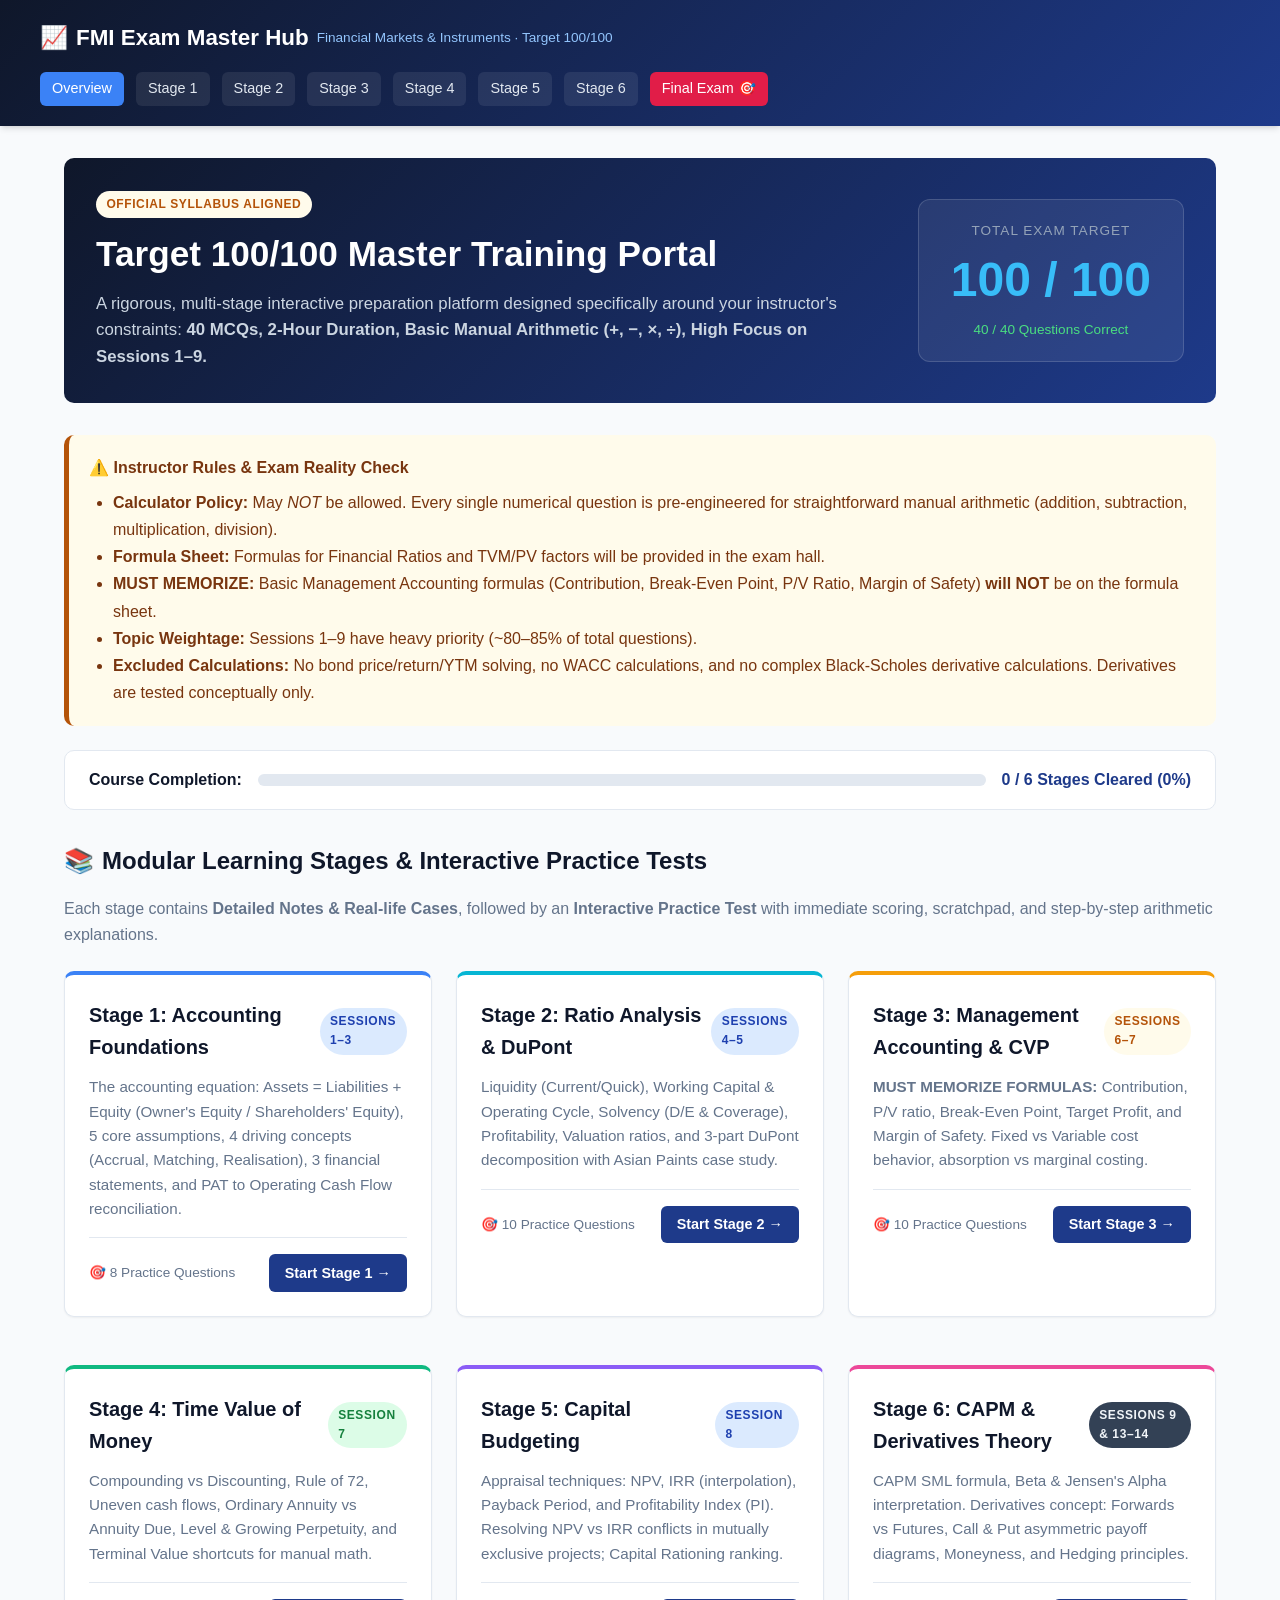
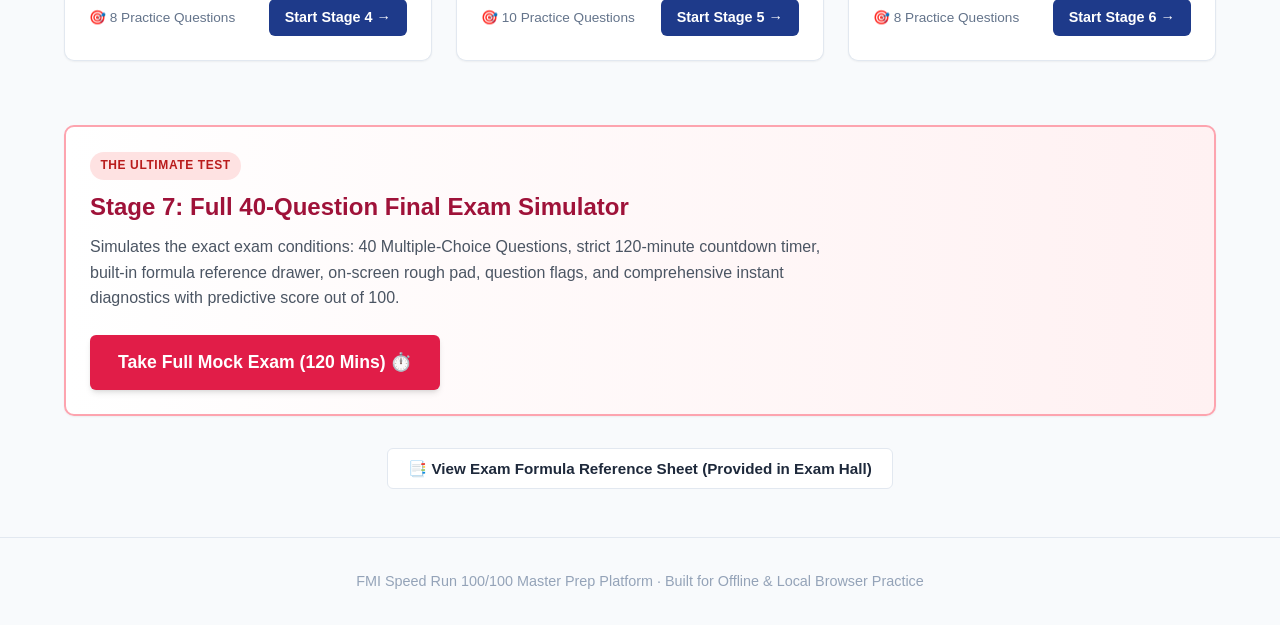
==== index.html @ 4d681e70 "Add base styles and layout for the application in style.css" ====
<!DOCTYPE html>
<html lang="en">
<head>
  <meta charset="UTF-8">
  <meta name="viewport" content="width=device-width, initial-scale=1.0">
  <title>FMI Master Hub | Target 100/100</title>
  <link rel="stylesheet" href="style.css">
</head>
<body>

  <!-- Top Navigation -->
  <header class="header-nav">
    <div class="header-inner">
      <a href="index.html" class="brand-title">
        <span>📈</span> FMI Exam Master Hub
        <span class="brand-subtitle">Financial Markets & Instruments · Target 100/100</span>
      </a>
      <nav class="nav-links">
        <a href="index.html" class="active">Overview</a>
        <a href="stage1_accounting.html">Stage 1</a>
        <a href="stage2_ratios.html">Stage 2</a>
        <a href="stage3_cvp.html">Stage 3</a>
        <a href="stage4_tvm.html">Stage 4</a>
        <a href="stage5_capital_budgeting.html">Stage 5</a>
        <a href="stage6_capm_derivatives.html">Stage 6</a>
        <a href="stage7_final_exam.html" style="background:#e11d48; color:white;">Final Exam 🎯</a>
      </nav>
    </div>
  </header>

  <main class="container">
    <!-- Welcome Hero -->
    <div class="score-banner" style="text-align: left; background: linear-gradient(135deg, #0f172a 0%, #1e3a8a 100%);">
      <div style="display: flex; justify-content: space-between; align-items: center; flex-wrap: wrap; gap: 1rem;">
        <div>
          <span class="badge badge-warning" style="margin-bottom: 0.5rem;">Official Syllabus Aligned</span>
          <h1 style="font-size: 2.2rem; margin-bottom: 0.5rem;">Target 100/100 Master Training Portal</h1>
          <p style="color: #cbd5e1; max-width: 750px; font-size: 1.05rem;">
            A rigorous, multi-stage interactive preparation platform designed specifically around your instructor's constraints:
            <strong>40 MCQs, 2-Hour Duration, Basic Manual Arithmetic (+, −, ×, ÷), High Focus on Sessions 1–9.</strong>
          </p>
        </div>
        <div style="text-align: center; background: rgba(255,255,255,0.07); padding: 1.25rem 2rem; border-radius: 12px; border: 1px solid rgba(255,255,255,0.15);">
          <div style="font-size: 0.85rem; text-transform: uppercase; letter-spacing: 1px; color: #94a3b8;">Total Exam Target</div>
          <div style="font-size: 3rem; font-weight: 800; color: #38bdf8;">100 / 100</div>
          <div style="font-size: 0.85rem; color: #4ade80;">40 / 40 Questions Correct</div>
        </div>
      </div>
    </div>

    <!-- Instructor Constraints Callout -->
    <div class="callout callout-warning">
      <h4>⚠️ Instructor Rules & Exam Reality Check</h4>
      <ul style="margin-left: 1.5rem; margin-top: 0.5rem; line-height: 1.7;">
        <li><strong>Calculator Policy:</strong> May <em>NOT</em> be allowed. Every single numerical question is pre-engineered for straightforward manual arithmetic (addition, subtraction, multiplication, division).</li>
        <li><strong>Formula Sheet:</strong> Formulas for Financial Ratios and TVM/PV factors will be provided in the exam hall.</li>
        <li><strong>MUST MEMORIZE:</strong> Basic Management Accounting formulas (Contribution, Break-Even Point, P/V Ratio, Margin of Safety) <strong>will NOT</strong> be on the formula sheet.</li>
        <li><strong>Topic Weightage:</strong> Sessions 1–9 have heavy priority (~80–85% of total questions).</li>
        <li><strong>Excluded Calculations:</strong> No bond price/return/YTM solving, no WACC calculations, and no complex Black-Scholes derivative calculations. Derivatives are tested conceptually only.</li>
      </ul>
    </div>

    <!-- Overall Mastery Progress -->
    <div class="stage-progress">
      <div style="font-weight: 700; min-width: 150px; color: var(--secondary);">Course Completion:</div>
      <div class="progress-bar-bg">
        <div class="progress-bar-fill" id="overall-progress-bar" style="width: 0%;"></div>
      </div>
      <div style="font-weight: 700; color: var(--primary);" id="overall-progress-text">0 / 6 Stages Cleared</div>
    </div>

    <!-- The 6 Stages + Final Simulation Grid -->
    <h2 style="margin: 2rem 0 1rem 0; color: var(--secondary); display: flex; align-items: center; gap: 0.5rem;">
      <span>📚</span> Modular Learning Stages & Interactive Practice Tests
    </h2>
    <p style="color: var(--text-muted); margin-bottom: 1.5rem;">
      Each stage contains <strong>Detailed Notes & Real-life Cases</strong>, followed by an <strong>Interactive Practice Test</strong> with immediate scoring, scratchpad, and step-by-step arithmetic explanations.
    </p>

    <div style="display: grid; grid-template-columns: repeat(auto-fit, minmax(350px, 1fr)); gap: 1.5rem;">
      
      <!-- Stage 1 Card -->
      <div class="card card-hover" style="border-top: 4px solid #3b82f6;">
        <div class="card-title">
          <span>Stage 1: Accounting Foundations</span>
          <span class="badge badge-primary">Sessions 1–3</span>
        </div>
        <p style="color: var(--text-muted); font-size: 0.95rem; margin-bottom: 1rem;">
          The accounting equation: Assets = Liabilities + Equity (Owner's Equity / Shareholders' Equity), 5 core assumptions, 4 driving concepts (Accrual, Matching, Realisation), 3 financial statements, and PAT to Operating Cash Flow reconciliation.
        </p>
        <div style="display: flex; justify-content: space-between; align-items: center; margin-top: auto; padding-top: 1rem; border-top: 1px solid var(--border);">
          <span style="font-size: 0.85rem; color: #64748b;">🎯 8 Practice Questions</span>
          <a href="stage1_accounting.html" class="btn btn-primary" style="padding: 0.45rem 1rem; font-size: 0.9rem;">Start Stage 1 →</a>
        </div>
      </div>

      <!-- Stage 2 Card -->
      <div class="card card-hover" style="border-top: 4px solid #06b6d4;">
        <div class="card-title">
          <span>Stage 2: Ratio Analysis & DuPont</span>
          <span class="badge badge-primary">Sessions 4–5</span>
        </div>
        <p style="color: var(--text-muted); font-size: 0.95rem; margin-bottom: 1rem;">
          Liquidity (Current/Quick), Working Capital & Operating Cycle, Solvency (D/E & Coverage), Profitability, Valuation ratios, and 3-part DuPont decomposition with Asian Paints case study.
        </p>
        <div style="display: flex; justify-content: space-between; align-items: center; margin-top: auto; padding-top: 1rem; border-top: 1px solid var(--border);">
          <span style="font-size: 0.85rem; color: #64748b;">🎯 10 Practice Questions</span>
          <a href="stage2_ratios.html" class="btn btn-primary" style="padding: 0.45rem 1rem; font-size: 0.9rem;">Start Stage 2 →</a>
        </div>
      </div>

      <!-- Stage 3 Card -->
      <div class="card card-hover" style="border-top: 4px solid #f59e0b;">
        <div class="card-title">
          <span>Stage 3: Management Accounting & CVP</span>
          <span class="badge badge-warning">Sessions 6–7</span>
        </div>
        <p style="color: var(--text-muted); font-size: 0.95rem; margin-bottom: 1rem;">
          <strong>MUST MEMORIZE FORMULAS:</strong> Contribution, P/V ratio, Break-Even Point, Target Profit, and Margin of Safety. Fixed vs Variable cost behavior, absorption vs marginal costing.
        </p>
        <div style="display: flex; justify-content: space-between; align-items: center; margin-top: auto; padding-top: 1rem; border-top: 1px solid var(--border);">
          <span style="font-size: 0.85rem; color: #64748b;">🎯 10 Practice Questions</span>
          <a href="stage3_cvp.html" class="btn btn-primary" style="padding: 0.45rem 1rem; font-size: 0.9rem;">Start Stage 3 →</a>
        </div>
      </div>

      <!-- Stage 4 Card -->
      <div class="card card-hover" style="border-top: 4px solid #10b981;">
        <div class="card-title">
          <span>Stage 4: Time Value of Money</span>
          <span class="badge badge-success">Session 7</span>
        </div>
        <p style="color: var(--text-muted); font-size: 0.95rem; margin-bottom: 1rem;">
          Compounding vs Discounting, Rule of 72, Uneven cash flows, Ordinary Annuity vs Annuity Due, Level & Growing Perpetuity, and Terminal Value shortcuts for manual math.
        </p>
        <div style="display: flex; justify-content: space-between; align-items: center; margin-top: auto; padding-top: 1rem; border-top: 1px solid var(--border);">
          <span style="font-size: 0.85rem; color: #64748b;">🎯 8 Practice Questions</span>
          <a href="stage4_tvm.html" class="btn btn-primary" style="padding: 0.45rem 1rem; font-size: 0.9rem;">Start Stage 4 →</a>
        </div>
      </div>

      <!-- Stage 5 Card -->
      <div class="card card-hover" style="border-top: 4px solid #8b5cf6;">
        <div class="card-title">
          <span>Stage 5: Capital Budgeting</span>
          <span class="badge badge-primary">Session 8</span>
        </div>
        <p style="color: var(--text-muted); font-size: 0.95rem; margin-bottom: 1rem;">
          Appraisal techniques: NPV, IRR (interpolation), Payback Period, and Profitability Index (PI). Resolving NPV vs IRR conflicts in mutually exclusive projects; Capital Rationing ranking.
        </p>
        <div style="display: flex; justify-content: space-between; align-items: center; margin-top: auto; padding-top: 1rem; border-top: 1px solid var(--border);">
          <span style="font-size: 0.85rem; color: #64748b;">🎯 10 Practice Questions</span>
          <a href="stage5_capital_budgeting.html" class="btn btn-primary" style="padding: 0.45rem 1rem; font-size: 0.9rem;">Start Stage 5 →</a>
        </div>
      </div>

      <!-- Stage 6 Card -->
      <div class="card card-hover" style="border-top: 4px solid #ec4899;">
        <div class="card-title">
          <span>Stage 6: CAPM & Derivatives Theory</span>
          <span class="badge badge-dark">Sessions 9 & 13–14</span>
        </div>
        <p style="color: var(--text-muted); font-size: 0.95rem; margin-bottom: 1rem;">
          CAPM SML formula, Beta & Jensen's Alpha interpretation. Derivatives concept: Forwards vs Futures, Call & Put asymmetric payoff diagrams, Moneyness, and Hedging principles.
        </p>
        <div style="display: flex; justify-content: space-between; align-items: center; margin-top: auto; padding-top: 1rem; border-top: 1px solid var(--border);">
          <span style="font-size: 0.85rem; color: #64748b;">🎯 8 Practice Questions</span>
          <a href="stage6_capm_derivatives.html" class="btn btn-primary" style="padding: 0.45rem 1rem; font-size: 0.9rem;">Start Stage 6 →</a>
        </div>
      </div>

    </div>

    <!-- Master Stage 7: The Final 40-Question Exam Simulator Banner -->
    <div class="card" style="margin-top: 2.5rem; background: linear-gradient(to right, #ffffff, #fff1f2); border: 2px solid #fda4af;">
      <div style="display: flex; justify-content: space-between; align-items: center; flex-wrap: wrap; gap: 1.5rem;">
        <div>
          <span class="badge badge-danger">The Ultimate Test</span>
          <h2 style="color: #9f1239; margin: 0.5rem 0;">Stage 7: Full 40-Question Final Exam Simulator</h2>
          <p style="color: #4b5563; max-width: 750px;">
            Simulates the exact exam conditions: 40 Multiple-Choice Questions, strict 120-minute countdown timer, built-in formula reference drawer, on-screen rough pad, question flags, and comprehensive instant diagnostics with predictive score out of 100.
          </p>
        </div>
        <div>
          <a href="stage7_final_exam.html" class="btn" style="background: #e11d48; color: white; padding: 0.85rem 1.75rem; font-size: 1.1rem; box-shadow: var(--shadow);">
            Take Full Mock Exam (120 Mins) ⏱️
          </a>
        </div>
      </div>
    </div>

    <!-- Quick Formula Sheet Reference Trigger -->
    <div style="margin-top: 2rem; text-align: center;">
      <button class="btn btn-outline" onclick="openFormulaModal()">
        📑 View Exam Formula Reference Sheet (Provided in Exam Hall)
      </button>
    </div>

  </main>

  <!-- Modal for Formula Sheet -->
  <div class="formula-modal" id="formulaModal" onclick="closeFormulaModalOnOutside(event)">
    <div class="formula-modal-content">
      <button class="close-modal-btn" onclick="closeFormulaModal()">×</button>
      <h2 style="color: var(--secondary); margin-bottom: 0.5rem;">📑 Official Exam Formula Reference Sheet</h2>
      <p style="color: var(--text-muted); font-size: 0.9rem; margin-bottom: 1.5rem;">
        These formulas are permitted/provided during the exam. (Note: CVP formulas are excluded and must be memorized).
      </p>

      <div class="callout callout-info">
        <h4>1. Liquidity & Working Capital Ratios</h4>
        <p>• <strong>Current Ratio:</strong> $\frac{\text{Current Assets}}{\text{Current Liabilities}}$ (Benchmark: 1.5–2.0)</p>
        <p>• <strong>Quick / Acid-Test Ratio:</strong> $\frac{\text{Current Assets} - \text{Inventories}}{\text{Current Liabilities}}$</p>
        <p>• <strong>Cash Ratio:</strong> $\frac{\text{Cash \& Cash Equivalents}}{\text{Current Liabilities}}$</p>
        <p>• <strong>Operating Cycle:</strong> $\text{Inventory Days} + \text{Receivable Days} - \text{Payable Days}$</p>
        <p>• <strong>Inventory Days:</strong> $\frac{365 \times \text{Average Inventory}}{\text{COGS}}$</p>
        <p>• <strong>Receivable (Debtor) Days:</strong> $\frac{365 \times \text{Average Debtors}}{\text{Net Sales}}$</p>
        <p>• <strong>Payable (Creditor) Days:</strong> $\frac{365 \times \text{Average Creditors}}{\text{COGS or Purchases}}$</p>
      </div>

      <div class="callout callout-warning">
        <h4>2. Solvency & Coverage Ratios</h4>
        <p>• <strong>Debt-to-Equity (D/E):</strong> $\frac{\text{Total Interest-bearing Debt}}{\text{Total Shareholders' Equity}}$</p>
        <p>• <strong>Interest Coverage Ratio:</strong> $\frac{\text{EBIT}}{\text{Interest Expense}}$ (Warning sign if $< 2.0\times$)</p>
      </div>

      <div class="callout callout-success">
        <h4>3. Profitability & DuPont Analysis</h4>
        <p>• <strong>Gross Margin:</strong> $\frac{\text{Gross Profit}}{\text{Sales}} \times 100$</p>
        <p>• <strong>Operating Margin:</strong> $\frac{\text{EBIT}}{\text{Sales}} \times 100$</p>
        <p>• <strong>Net Profit Margin:</strong> $\frac{\text{PAT}}{\text{Sales}} \times 100$</p>
        <p>• <strong>ROCE:</strong> $\frac{\text{EBIT}}{\text{Capital Employed (Equity + Debt)}}$</p>
        <p>• <strong>ROE (DuPont 3-Way):</strong> $\text{Net Profit Margin} \times \text{Asset Turnover} \times \text{Equity Multiplier}$</p>
        <p style="margin-left: 1.5rem; font-size: 0.85rem; color: #166534;">
          where $\text{Asset Turnover} = \frac{\text{Sales}}{\text{Total Assets}}$ and $\text{Equity Multiplier} = \frac{\text{Total Assets}}{\text{Equity}}$
        </p>
      </div>

      <div class="callout callout-info">
        <h4>4. Time Value of Money & Capital Budgeting</h4>
        <p>• <strong>Future Value (FV):</strong> $PV \times (1 + r)^n$</p>
        <p>• <strong>Present Value (PV):</strong> $\frac{FV}{(1 + r)^n}$</p>
        <p>• <strong>Ordinary Annuity PV:</strong> $PMT \times \left[\frac{1 - (1+r)^{-n}}{r}\right]$</p>
        <p>• <strong>Level Perpetuity PV:</strong> $\frac{PMT}{r}$</p>
        <p>• <strong>Growing Perpetuity PV:</strong> $\frac{CF_1}{r - g}$ (valid when $r > g$)</p>
        <p>• <strong>Net Present Value (NPV):</strong> $\sum_{t=1}^n \frac{CF_t}{(1+r)^t} - \text{Initial Outlay}$</p>
        <p>• <strong>Profitability Index (PI):</strong> $\frac{\text{PV of Future Cash Inflows}}{\text{Initial Outlay}}$</p>
        <p>• <strong>Rule of 72:</strong> $\text{Years to Double} \approx \frac{72}{r\%}$</p>
      </div>

      <div class="callout callout-danger">
        <h4>5. MUST-MEMORIZE Formulas (Excluded from sheet)</h4>
        <p>• <strong>Contribution:</strong> $\text{Selling Price} - \text{Variable Cost}$</p>
        <p>• <strong>P/V Ratio:</strong> $\frac{\text{Contribution}}{\text{Sales}}$</p>
        <p>• <strong>Break-Even Point (Units):</strong> $\frac{\text{Fixed Cost}}{\text{Unit Contribution}}$</p>
        <p>• <strong>Break-Even Point (Value):</strong> $\frac{\text{Fixed Cost}}{\text{P/V Ratio}}$</p>
        <p>• <strong>Margin of Safety:</strong> $\text{Actual Sales} - \text{Break-Even Sales} = \frac{\text{Profit}}{\text{P/V Ratio}}$</p>
      </div>
    </div>
  </div>

  <footer style="text-align: center; padding: 2rem; color: #94a3b8; font-size: 0.9rem; margin-top: 3rem; border-top: 1px solid var(--border);">
    FMI Speed Run 100/100 Master Prep Platform · Built for Offline & Local Browser Practice
  </footer>

  <script>
    function openFormulaModal() {
      document.getElementById('formulaModal').style.display = 'flex';
    }
    function closeFormulaModal() {
      document.getElementById('formulaModal').style.display = 'none';
    }
    function closeFormulaModalOnOutside(e) {
      if (e.target.id === 'formulaModal') {
        closeFormulaModal();
      }
    }

    // Read local progress
    function updateProgress() {
      let stagesCompleted = 0;
      for (let i = 1; i <= 6; i++) {
        if (localStorage.getItem('fmi_stage_' + i + '_cleared') === 'true') {
          stagesCompleted++;
        }
      }
      let pct = Math.round((stagesCompleted / 6) * 100);
      document.getElementById('overall-progress-bar').style.width = pct + '%';
      document.getElementById('overall-progress-text').innerText = stagesCompleted + ' / 6 Stages Cleared (' + pct + '%)';
    }
    window.onload = updateProgress;
  </script>
</body>
</html>
---- style.css ----
:root {
  --primary: #1e3a8a;
  --primary-light: #3b82f6;
  --primary-hover: #1d4ed8;
  --secondary: #0f172a;
  --accent: #d97706;
  --accent-light: #fef3c7;
  --success: #15803d;
  --success-bg: #dcfce7;
  --danger: #b91c1c;
  --danger-bg: #fee2e2;
  --warning: #b45309;
  --warning-bg: #fffbeb;
  --info: #0369a1;
  --info-bg: #e0f2fe;
  --bg: #f8fafc;
  --card-bg: #ffffff;
  --text: #1e293b;
  --text-muted: #64748b;
  --border: #e2e8f0;
  --shadow-sm: 0 1px 2px 0 rgb(0 0 0 / 0.05);
  --shadow: 0 4px 6px -1px rgb(0 0 0 / 0.1), 0 2px 4px -2px rgb(0 0 0 / 0.1);
  --shadow-lg: 0 10px 15px -3px rgb(0 0 0 / 0.1), 0 4px 6px -4px rgb(0 0 0 / 0.1);
  --radius: 10px;
}

* {
  box-sizing: border-box;
  margin: 0;
  padding: 0;
}

body {
  font-family: -apple-system, BlinkMacSystemFont, "Segoe UI", Roboto, "Helvetica Neue", Arial, sans-serif;
  background-color: var(--bg);
  color: var(--text);
  line-height: 1.6;
}

/* Header & Nav */
.header-nav {
  background: linear-gradient(135deg, #0f172a 0%, #1e3a8a 100%);
  color: #ffffff;
  padding: 1.25rem 2rem;
  box-shadow: var(--shadow);
  position: sticky;
  top: 0;
  z-index: 100;
}

.header-inner {
  max-width: 1200px;
  margin: 0 auto;
  display: flex;
  justify-content: space-between;
  align-items: center;
  flex-wrap: wrap;
  gap: 1rem;
}

.brand-title {
  font-size: 1.4rem;
  font-weight: 700;
  display: flex;
  align-items: center;
  gap: 0.5rem;
  text-decoration: none;
  color: white;
}

.brand-subtitle {
  font-size: 0.85rem;
  color: #93c5fd;
  font-weight: normal;
}

.nav-links {
  display: flex;
  gap: 0.75rem;
  flex-wrap: wrap;
}

.nav-links a {
  color: #e2e8f0;
  text-decoration: none;
  font-size: 0.9rem;
  font-weight: 500;
  padding: 0.35rem 0.75rem;
  border-radius: 6px;
  transition: all 0.2s;
  background: rgba(255, 255, 255, 0.08);
}

.nav-links a:hover, .nav-links a.active {
  background: var(--primary-light);
  color: #ffffff;
}

/* Layout */
.container {
  max-width: 1200px;
  margin: 2rem auto;
  padding: 0 1.5rem;
}

/* Badges & Pills */
.badge {
  display: inline-block;
  padding: 0.25rem 0.65rem;
  border-radius: 9999px;
  font-size: 0.75rem;
  font-weight: 600;
  text-transform: uppercase;
  letter-spacing: 0.05em;
}

.badge-primary { background: #dbeafe; color: #1e40af; }
.badge-success { background: var(--success-bg); color: var(--success); }
.badge-warning { background: var(--warning-bg); color: var(--warning); }
.badge-danger { background: var(--danger-bg); color: var(--danger); }
.badge-dark { background: #334155; color: #f1f5f9; }

/* Callout Boxes */
.callout {
  padding: 1.25rem;
  border-radius: var(--radius);
  margin: 1.25rem 0;
  border-left: 5px solid;
}

.callout-info {
  background: var(--info-bg);
  border-color: var(--info);
  color: #0c4a6e;
}

.callout-warning {
  background: var(--warning-bg);
  border-color: var(--warning);
  color: #78350f;
}

.callout-danger {
  background: var(--danger-bg);
  border-color: var(--danger);
  color: #7f1d1d;
}

.callout-success {
  background: var(--success-bg);
  border-color: var(--success);
  color: #14532d;
}

.callout h4 {
  margin-bottom: 0.4rem;
  display: flex;
  align-items: center;
  gap: 0.4rem;
}

/* Cards */
.card {
  background: var(--card-bg);
  border: 1px solid var(--border);
  border-radius: var(--radius);
  padding: 1.5rem;
  box-shadow: var(--shadow-sm);
  margin-bottom: 1.5rem;
  transition: transform 0.2s, box-shadow 0.2s;
}

.card-hover:hover {
  transform: translateY(-2px);
  box-shadow: var(--shadow);
}

.card-title {
  font-size: 1.25rem;
  font-weight: 700;
  color: var(--secondary);
  margin-bottom: 0.75rem;
  display: flex;
  align-items: center;
  justify-content: space-between;
}

/* Formula Highlight Box */
.formula-box {
  background: #f1f5f9;
  border: 2px dashed #94a3b8;
  border-radius: var(--radius);
  padding: 1.25rem;
  margin: 1rem 0;
  font-family: "Courier New", Courier, monospace;
}

.formula-box .formula-name {
  font-family: inherit;
  font-weight: 700;
  color: var(--primary);
  font-size: 1.05rem;
  margin-bottom: 0.4rem;
}

.formula-box .formula-code {
  font-size: 1.15rem;
  color: #0f172a;
  background: white;
  padding: 0.5rem 0.75rem;
  border-radius: 6px;
  display: inline-block;
  border: 1px solid #cbd5e1;
  font-weight: bold;
}

/* Data Tables */
.table-responsive {
  overflow-x: auto;
  margin: 1rem 0;
}

table.data-table {
  width: 100%;
  border-collapse: collapse;
  font-size: 0.95rem;
  background: white;
  border-radius: var(--radius);
  overflow: hidden;
}

table.data-table th, table.data-table td {
  padding: 0.75rem 1rem;
  text-align: left;
  border-bottom: 1px solid var(--border);
}

table.data-table th {
  background: #f1f5f9;
  font-weight: 600;
  color: var(--secondary);
}

table.data-table tr:hover {
  background: #f8fafc;
}

/* Tabs */
.tabs {
  display: flex;
  border-bottom: 2px solid var(--border);
  gap: 0.5rem;
  margin-bottom: 1.5rem;
}

.tab-btn {
  padding: 0.75rem 1.25rem;
  border: none;
  background: none;
  font-size: 1rem;
  font-weight: 600;
  color: var(--text-muted);
  cursor: pointer;
  border-bottom: 3px solid transparent;
  transition: all 0.2s;
}

.tab-btn:hover {
  color: var(--primary);
}

.tab-btn.active {
  color: var(--primary);
  border-bottom-color: var(--primary);
}

.tab-content {
  display: none;
}

.tab-content.active {
  display: block;
}

/* Buttons */
.btn {
  display: inline-flex;
  align-items: center;
  justify-content: center;
  gap: 0.5rem;
  padding: 0.65rem 1.25rem;
  border-radius: 6px;
  font-size: 0.95rem;
  font-weight: 600;
  cursor: pointer;
  border: none;
  transition: all 0.2s;
  text-decoration: none;
}

.btn-primary {
  background: var(--primary);
  color: white;
}

.btn-primary:hover {
  background: var(--primary-hover);
}

.btn-success {
  background: var(--success);
  color: white;
}

.btn-outline {
  border: 1px solid var(--border);
  background: white;
  color: var(--text);
}

.btn-outline:hover {
  background: #f1f5f9;
}

/* Quiz Engine Styles */
.question-card {
  background: white;
  border: 1px solid var(--border);
  border-radius: var(--radius);
  padding: 1.5rem;
  margin-bottom: 1.5rem;
  box-shadow: var(--shadow-sm);
}

.question-header {
  display: flex;
  justify-content: space-between;
  align-items: center;
  margin-bottom: 1rem;
}

.question-text {
  font-size: 1.05rem;
  font-weight: 600;
  color: #0f172a;
  margin-bottom: 1.25rem;
}

.options-list {
  display: flex;
  flex-direction: column;
  gap: 0.6rem;
}

.option-item {
  display: flex;
  align-items: flex-start;
  gap: 0.75rem;
  padding: 0.75rem 1rem;
  border: 1px solid var(--border);
  border-radius: 8px;
  cursor: pointer;
  transition: all 0.15s;
  background: #ffffff;
}

.option-item:hover {
  background: #f8fafc;
  border-color: #cbd5e1;
}

.option-item.selected {
  border-color: var(--primary);
  background: #eff6ff;
}

.option-item.correct {
  border-color: var(--success) !important;
  background: var(--success-bg) !important;
  color: #14532d;
  font-weight: 600;
}

.option-item.incorrect {
  border-color: var(--danger) !important;
  background: var(--danger-bg) !important;
  color: #7f1d1d;
}

.option-radio {
  margin-top: 0.25rem;
}

.explanation-box {
  margin-top: 1rem;
  padding: 1rem;
  border-radius: 8px;
  background: #f8fafc;
  border-left: 4px solid var(--primary);
  display: none;
}

/* Scratchpad */
.scratchpad-container {
  margin-top: 1rem;
  background: #fff;
  border: 1px solid var(--border);
  border-radius: 8px;
  padding: 0.75rem;
}

.scratchpad-area {
  width: 100%;
  height: 90px;
  padding: 0.5rem;
  font-family: monospace;
  font-size: 0.95rem;
  border: 1px solid #e2e8f0;
  border-radius: 6px;
  resize: vertical;
}

/* Score Panel */
.score-banner {
  background: linear-gradient(135deg, #1e3a8a, #0f172a);
  color: white;
  padding: 2rem;
  border-radius: var(--radius);
  text-align: center;
  margin-bottom: 2rem;
}

.score-number {
  font-size: 3rem;
  font-weight: 800;
  color: #60a5fa;
}

/* Stage Progress Bar */
.stage-progress {
  display: flex;
  align-items: center;
  gap: 1rem;
  margin: 1.5rem 0;
  background: white;
  padding: 1rem 1.5rem;
  border-radius: var(--radius);
  border: 1px solid var(--border);
}

.progress-bar-bg {
  flex-grow: 1;
  height: 12px;
  background: #e2e8f0;
  border-radius: 999px;
  overflow: hidden;
}

.progress-bar-fill {
  height: 100%;
  background: linear-gradient(90deg, #3b82f6, #10b981);
  width: 0%;
  transition: width 0.4s ease;
}

/* Floating Drawer for Formula Reference */
.formula-drawer-btn {
  position: fixed;
  bottom: 25px;
  right: 25px;
  background: #0f172a;
  color: white;
  padding: 0.85rem 1.25rem;
  border-radius: 50px;
  box-shadow: var(--shadow-lg);
  font-weight: 600;
  cursor: pointer;
  border: 2px solid #3b82f6;
  z-index: 1000;
  display: flex;
  align-items: center;
  gap: 0.5rem;
}

.formula-drawer-btn:hover {
  background: #1e293b;
  transform: scale(1.03);
}

.formula-modal {
  display: none;
  position: fixed;
  top: 0;
  left: 0;
  width: 100%;
  height: 100%;
  background: rgba(0, 0, 0, 0.6);
  z-index: 2000;
  justify-content: center;
  align-items: center;
  padding: 1.5rem;
}

.formula-modal-content {
  background: white;
  max-width: 800px;
  width: 100%;
  max-height: 85vh;
  border-radius: var(--radius);
  overflow-y: auto;
  padding: 2rem;
  box-shadow: var(--shadow-lg);
  position: relative;
}

.close-modal-btn {
  position: absolute;
  top: 1rem;
  right: 1.25rem;
  font-size: 1.5rem;
  font-weight: bold;
  border: none;
  background: none;
  cursor: pointer;
  color: #64748b;
}

@media (max-width: 768px) {
  .header-inner { flex-direction: column; align-items: flex-start; }
  .tabs { overflow-x: auto; white-space: nowrap; }
}
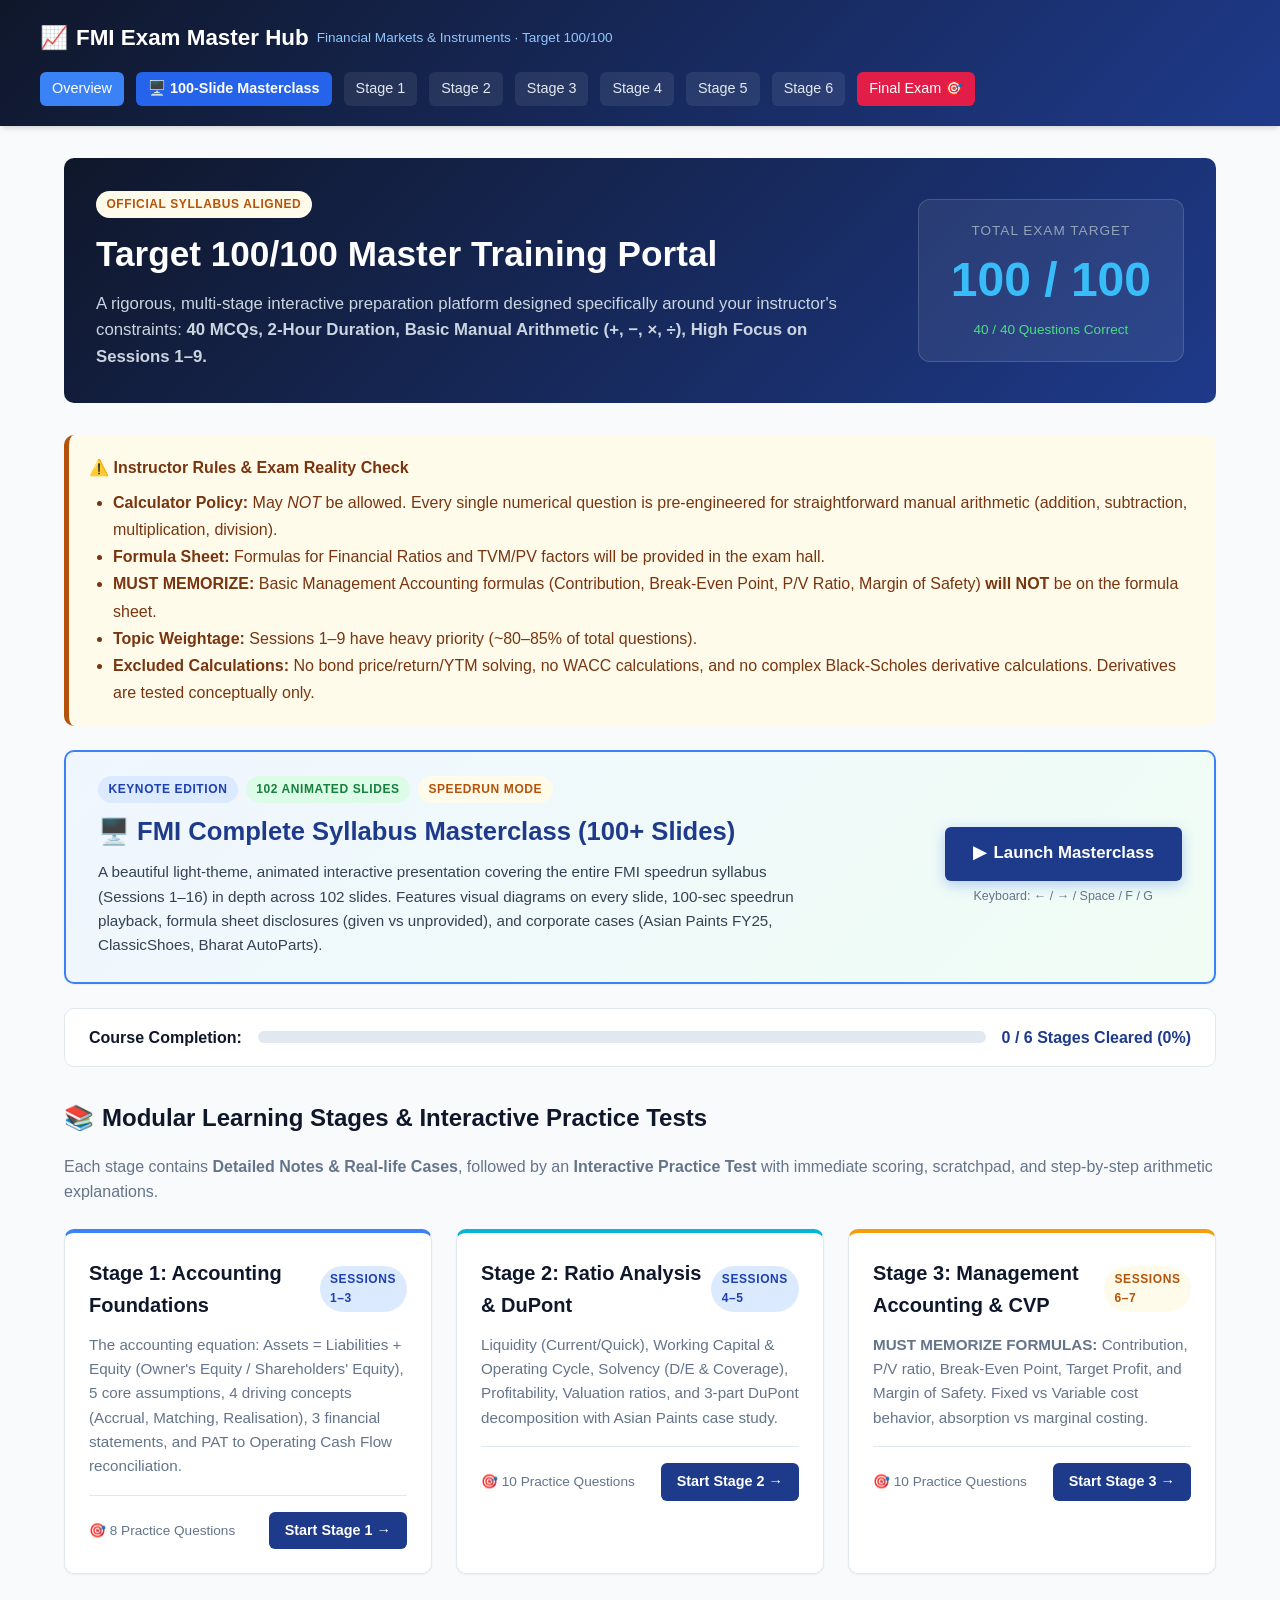
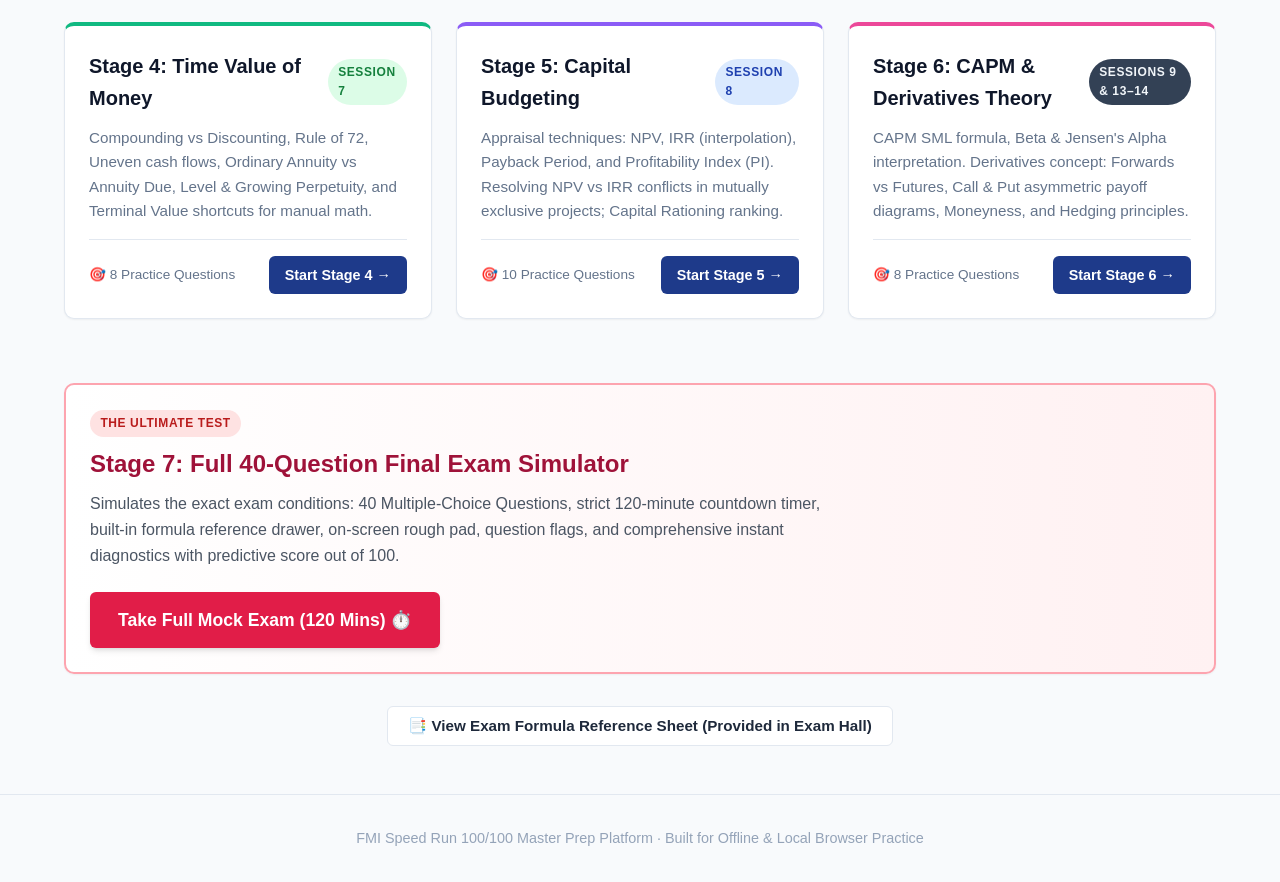
==== commit 8bbc9c5c: "Enhance styling and add slide verification script - Updated CSS styles for question cards, option it" ====
--- a/index.html
+++ b/index.html
@@ -17,6 +17,7 @@
       </a>
       <nav class="nav-links">
         <a href="index.html" class="active">Overview</a>
+        <a href="fmi_master_class.html" style="background:#2563eb; color:white; font-weight:700;">🖥️ 100-Slide Masterclass</a>
         <a href="stage1_accounting.html">Stage 1</a>
         <a href="stage2_ratios.html">Stage 2</a>
         <a href="stage3_cvp.html">Stage 3</a>
@@ -60,6 +61,30 @@
       </ul>
     </div>
 
+    <!-- Masterclass Slide Deck Hero Banner -->
+    <div class="card" style="background: linear-gradient(135deg, #eff6ff 0%, #f0fdf4 100%); border: 2px solid #3b82f6; margin: 1.5rem 0; padding: 1.5rem 2rem;">
+      <div style="display: flex; justify-content: space-between; align-items: center; flex-wrap: wrap; gap: 1.5rem;">
+        <div>
+          <div style="display: flex; gap: 0.5rem; align-items: center; margin-bottom: 0.5rem;">
+            <span class="badge badge-primary">KEYNOTE EDITION</span>
+            <span class="badge badge-success">102 ANIMATED SLIDES</span>
+            <span class="badge badge-warning">SPEEDRUN MODE</span>
+          </div>
+          <h2 style="color: #1e3a8a; font-size: 1.6rem; margin-bottom: 0.5rem;">🖥️ FMI Complete Syllabus Masterclass (100+ Slides)</h2>
+          <p style="color: #334155; font-size: 0.95rem; max-width: 720px; line-height: 1.6;">
+            A beautiful light-theme, animated interactive presentation covering the entire FMI speedrun syllabus (Sessions 1–16) in depth across 102 slides. Features visual diagrams on every slide, 100-sec speedrun playback, formula sheet disclosures (given vs unprovided), and corporate cases (Asian Paints FY25, ClassicShoes, Bharat AutoParts).
+          </p>
+        </div>
+        <div style="text-align: center;">
+          <a href="fmi_master_class.html" class="btn btn-primary" style="font-size: 1.05rem; padding: 0.85rem 1.75rem; box-shadow: 0 4px 14px rgba(37,99,235,0.3); display: inline-flex; align-items: center; gap: 0.5rem; text-decoration: none;">
+            <span>▶</span>
+            <span>Launch Masterclass</span>
+          </a>
+          <div style="font-size: 0.78rem; color: #64748b; margin-top: 0.4rem;">Keyboard: ← / → / Space / F / G</div>
+        </div>
+      </div>
+    </div>
+
     <!-- Overall Mastery Progress -->
     <div class="stage-progress">
       <div style="font-weight: 700; min-width: 150px; color: var(--secondary);">Course Completion:</div>
@@ -209,52 +234,52 @@
 
       <div class="callout callout-info">
         <h4>1. Liquidity & Working Capital Ratios</h4>
-        <p>• <strong>Current Ratio:</strong> $\frac{\text{Current Assets}}{\text{Current Liabilities}}$ (Benchmark: 1.5–2.0)</p>
-        <p>• <strong>Quick / Acid-Test Ratio:</strong> $\frac{\text{Current Assets} - \text{Inventories}}{\text{Current Liabilities}}$</p>
-        <p>• <strong>Cash Ratio:</strong> $\frac{\text{Cash \& Cash Equivalents}}{\text{Current Liabilities}}$</p>
-        <p>• <strong>Operating Cycle:</strong> $\text{Inventory Days} + \text{Receivable Days} - \text{Payable Days}$</p>
-        <p>• <strong>Inventory Days:</strong> $\frac{365 \times \text{Average Inventory}}{\text{COGS}}$</p>
-        <p>• <strong>Receivable (Debtor) Days:</strong> $\frac{365 \times \text{Average Debtors}}{\text{Net Sales}}$</p>
-        <p>• <strong>Payable (Creditor) Days:</strong> $\frac{365 \times \text{Average Creditors}}{\text{COGS or Purchases}}$</p>
+        <p>• <strong>Current Ratio:</strong> <span class="math-expr">Current Assets / Current Liabilities</span> (Benchmark: 1.5–2.0×)</p>
+        <p>• <strong>Quick / Acid-Test Ratio:</strong> <span class="math-expr">(Current Assets − Inventories) / Current Liabilities</span></p>
+        <p>• <strong>Cash Ratio:</strong> <span class="math-expr">Cash & Cash Equivalents / Current Liabilities</span></p>
+        <p>• <strong>Operating Cycle:</strong> <span class="math-expr">Inventory Days + Receivable Days − Payable Days</span></p>
+        <p>• <strong>Inventory Days:</strong> <span class="math-expr">(365 × Average Inventory) / COGS</span></p>
+        <p>• <strong>Receivable (Debtor) Days:</strong> <span class="math-expr">(365 × Average Debtors) / Net Sales</span></p>
+        <p>• <strong>Payable (Creditor) Days:</strong> <span class="math-expr">(365 × Average Creditors) / COGS</span></p>
       </div>
 
       <div class="callout callout-warning">
         <h4>2. Solvency & Coverage Ratios</h4>
-        <p>• <strong>Debt-to-Equity (D/E):</strong> $\frac{\text{Total Interest-bearing Debt}}{\text{Total Shareholders' Equity}}$</p>
-        <p>• <strong>Interest Coverage Ratio:</strong> $\frac{\text{EBIT}}{\text{Interest Expense}}$ (Warning sign if $< 2.0\times$)</p>
+        <p>• <strong>Debt-to-Equity (D/E):</strong> <span class="math-expr">Total Interest-bearing Debt / Total Shareholders' Equity</span></p>
+        <p>• <strong>Interest Coverage Ratio:</strong> <span class="math-expr">EBIT / Interest Expense</span> (Warning sign if < 2.0×)</p>
       </div>
 
       <div class="callout callout-success">
         <h4>3. Profitability & DuPont Analysis</h4>
-        <p>• <strong>Gross Margin:</strong> $\frac{\text{Gross Profit}}{\text{Sales}} \times 100$</p>
-        <p>• <strong>Operating Margin:</strong> $\frac{\text{EBIT}}{\text{Sales}} \times 100$</p>
-        <p>• <strong>Net Profit Margin:</strong> $\frac{\text{PAT}}{\text{Sales}} \times 100$</p>
-        <p>• <strong>ROCE:</strong> $\frac{\text{EBIT}}{\text{Capital Employed (Equity + Debt)}}$</p>
-        <p>• <strong>ROE (DuPont 3-Way):</strong> $\text{Net Profit Margin} \times \text{Asset Turnover} \times \text{Equity Multiplier}$</p>
-        <p style="margin-left: 1.5rem; font-size: 0.85rem; color: #166534;">
-          where $\text{Asset Turnover} = \frac{\text{Sales}}{\text{Total Assets}}$ and $\text{Equity Multiplier} = \frac{\text{Total Assets}}{\text{Equity}}$
+        <p>• <strong>Gross Margin:</strong> <span class="math-expr">(Gross Profit / Sales) × 100</span></p>
+        <p>• <strong>Operating Margin:</strong> <span class="math-expr">(EBIT / Sales) × 100</span></p>
+        <p>• <strong>Net Profit Margin:</strong> <span class="math-expr">(PAT / Sales) × 100</span></p>
+        <p>• <strong>ROCE:</strong> <span class="math-expr">EBIT / Capital Employed (Equity + Debt)</span></p>
+        <p>• <strong>ROE (DuPont 3-Way):</strong> <span class="math-expr">Net Profit Margin × Asset Turnover × Equity Multiplier</span></p>
+        <p style="margin-left: 1.5rem; font-size: 0.9rem; color: #166534; margin-top: 0.35rem;">
+          where <span class="math-expr">Asset Turnover = Sales / Total Assets</span> and <span class="math-expr">Equity Multiplier = Total Assets / Equity</span>
         </p>
       </div>
 
       <div class="callout callout-info">
         <h4>4. Time Value of Money & Capital Budgeting</h4>
-        <p>• <strong>Future Value (FV):</strong> $PV \times (1 + r)^n$</p>
-        <p>• <strong>Present Value (PV):</strong> $\frac{FV}{(1 + r)^n}$</p>
-        <p>• <strong>Ordinary Annuity PV:</strong> $PMT \times \left[\frac{1 - (1+r)^{-n}}{r}\right]$</p>
-        <p>• <strong>Level Perpetuity PV:</strong> $\frac{PMT}{r}$</p>
-        <p>• <strong>Growing Perpetuity PV:</strong> $\frac{CF_1}{r - g}$ (valid when $r > g$)</p>
-        <p>• <strong>Net Present Value (NPV):</strong> $\sum_{t=1}^n \frac{CF_t}{(1+r)^t} - \text{Initial Outlay}$</p>
-        <p>• <strong>Profitability Index (PI):</strong> $\frac{\text{PV of Future Cash Inflows}}{\text{Initial Outlay}}$</p>
-        <p>• <strong>Rule of 72:</strong> $\text{Years to Double} \approx \frac{72}{r\%}$</p>
+        <p>• <strong>Future Value (FV):</strong> <span class="math-expr">PV × (1 + r)ⁿ</span></p>
+        <p>• <strong>Present Value (PV):</strong> <span class="math-expr">FV / (1 + r)ⁿ</span></p>
+        <p>• <strong>Ordinary Annuity PV:</strong> <span class="math-expr">PMT × [(1 − (1 + r)⁻ⁿ) / r]</span></p>
+        <p>• <strong>Level Perpetuity PV:</strong> <span class="math-expr">PMT / r</span></p>
+        <p>• <strong>Growing Perpetuity PV:</strong> <span class="math-expr">CF₁ / (r − g)</span> (valid when r > g)</p>
+        <p>• <strong>Net Present Value (NPV):</strong> <span class="math-expr">Σ [CFₜ / (1 + r)ᵗ] − Initial Outlay</span></p>
+        <p>• <strong>Profitability Index (PI):</strong> <span class="math-expr">PV of Future Cash Inflows / Initial Outlay</span></p>
+        <p>• <strong>Rule of 72:</strong> <span class="math-expr">Years to Double ≈ 72 / Interest Rate %</span></p>
       </div>
 
       <div class="callout callout-danger">
         <h4>5. MUST-MEMORIZE Formulas (Excluded from sheet)</h4>
-        <p>• <strong>Contribution:</strong> $\text{Selling Price} - \text{Variable Cost}$</p>
-        <p>• <strong>P/V Ratio:</strong> $\frac{\text{Contribution}}{\text{Sales}}$</p>
-        <p>• <strong>Break-Even Point (Units):</strong> $\frac{\text{Fixed Cost}}{\text{Unit Contribution}}$</p>
-        <p>• <strong>Break-Even Point (Value):</strong> $\frac{\text{Fixed Cost}}{\text{P/V Ratio}}$</p>
-        <p>• <strong>Margin of Safety:</strong> $\text{Actual Sales} - \text{Break-Even Sales} = \frac{\text{Profit}}{\text{P/V Ratio}}$</p>
+        <p>• <strong>Contribution:</strong> <span class="math-expr">Selling Price − Variable Cost</span></p>
+        <p>• <strong>P/V Ratio:</strong> <span class="math-expr">Contribution / Sales = (SP − VC) / SP</span></p>
+        <p>• <strong>Break-Even Point (Units):</strong> <span class="math-expr">Fixed Cost / Unit Contribution</span></p>
+        <p>• <strong>Break-Even Point (Value):</strong> <span class="math-expr">Fixed Cost / P/V Ratio</span></p>
+        <p>• <strong>Margin of Safety:</strong> <span class="math-expr">Actual Sales − Break-Even Sales = Profit / P/V Ratio</span></p>
       </div>
     </div>
   </div>
--- a/style.css
+++ b/style.css
@@ -187,31 +187,79 @@
 
 /* Formula Highlight Box */
 .formula-box {
-  background: #f1f5f9;
-  border: 2px dashed #94a3b8;
+  background: #f8fafc;
+  border: 1.5px solid #cbd5e1;
+  border-left: 5px solid var(--primary-light);
   border-radius: var(--radius);
   padding: 1.25rem;
-  margin: 1rem 0;
-  font-family: "Courier New", Courier, monospace;
+  margin: 1.25rem 0;
+  box-shadow: var(--shadow-sm);
 }
 
 .formula-box .formula-name {
-  font-family: inherit;
   font-weight: 700;
   color: var(--primary);
   font-size: 1.05rem;
-  margin-bottom: 0.4rem;
+  margin-bottom: 0.5rem;
 }
 
 .formula-box .formula-code {
   font-size: 1.15rem;
   color: #0f172a;
   background: white;
-  padding: 0.5rem 0.75rem;
+  padding: 0.6rem 1rem;
   border-radius: 6px;
   display: inline-block;
   border: 1px solid #cbd5e1;
-  font-weight: bold;
+  font-weight: 600;
+  font-family: "Cambria Math", "Segoe UI Symbol", "DejaVu Math TeX Gyre", Georgia, serif;
+}
+
+/* Inline and Block Math Styling */
+.math-expr {
+  font-family: "Cambria Math", "Segoe UI Symbol", Georgia, "Times New Roman", serif;
+  font-weight: 600;
+  color: #0f172a;
+  background: #f1f5f9;
+  padding: 2px 6px;
+  border-radius: 4px;
+  border: 1px solid #e2e8f0;
+  display: inline-block;
+  white-space: nowrap;
+}
+
+.math-block {
+  display: block;
+  font-family: "Cambria Math", "Segoe UI Symbol", Georgia, serif;
+  font-size: 1.15rem;
+  font-weight: 600;
+  color: #0f172a;
+  background: white;
+  padding: 0.75rem 1.25rem;
+  border-radius: 8px;
+  border: 1px solid #cbd5e1;
+  margin: 0.75rem 0;
+  text-align: center;
+}
+
+/* Vertical Fraction Styling */
+.fraction {
+  display: inline-flex;
+  flex-direction: column;
+  vertical-align: middle;
+  text-align: center;
+  padding: 0 4px;
+  font-size: 0.9em;
+  line-height: 1.1;
+}
+
+.fraction .top {
+  border-bottom: 1.5px solid #334155;
+  padding-bottom: 2px;
+}
+
+.fraction .bottom {
+  padding-top: 2px;
 }
 
 /* Data Tables */
@@ -330,6 +378,11 @@
   padding: 1.5rem;
   margin-bottom: 1.5rem;
   box-shadow: var(--shadow-sm);
+  transition: border-color 0.2s;
+}
+
+.question-card.active-question {
+  border-left: 5px solid var(--primary);
 }
 
 .question-header {
@@ -344,6 +397,7 @@
   font-weight: 600;
   color: #0f172a;
   margin-bottom: 1.25rem;
+  line-height: 1.6;
 }
 
 .options-list {
@@ -356,17 +410,18 @@
   display: flex;
   align-items: flex-start;
   gap: 0.75rem;
-  padding: 0.75rem 1rem;
-  border: 1px solid var(--border);
+  padding: 0.85rem 1.15rem;
+  border: 1.5px solid var(--border);
   border-radius: 8px;
   cursor: pointer;
-  transition: all 0.15s;
+  transition: all 0.15s ease-in-out;
   background: #ffffff;
+  user-select: none;
 }
 
 .option-item:hover {
   background: #f8fafc;
-  border-color: #cbd5e1;
+  border-color: #94a3b8;
 }
 
 .option-item.selected {
@@ -375,30 +430,120 @@
 }
 
 .option-item.correct {
-  border-color: var(--success) !important;
-  background: var(--success-bg) !important;
+  border-color: #16a34a !important;
+  background: #dcfce7 !important;
   color: #14532d;
   font-weight: 600;
 }
 
 .option-item.incorrect {
-  border-color: var(--danger) !important;
-  background: var(--danger-bg) !important;
+  border-color: #dc2626 !important;
+  background: #fee2e2 !important;
   color: #7f1d1d;
+}
+
+.option-item.show-mistake {
+  border-color: #e11d48 !important;
+  background: #ffe4e6 !important;
+  position: relative;
 }
 
 .option-radio {
   margin-top: 0.25rem;
 }
 
+/* Explanation & Mistake Spotlight Boxes */
 .explanation-box {
-  margin-top: 1rem;
-  padding: 1rem;
+  margin-top: 1.25rem;
+  padding: 1.25rem;
   border-radius: 8px;
   background: #f8fafc;
-  border-left: 4px solid var(--primary);
+  border-left: 5px solid var(--primary);
   display: none;
 }
+
+.mistake-box {
+  margin-top: 0.75rem;
+  padding: 1rem;
+  border-radius: 6px;
+  background: #fff1f2;
+  border: 1px solid #fecdd3;
+  color: #9f1239;
+  font-size: 0.92rem;
+  line-height: 1.5;
+}
+
+.mistake-box strong {
+  color: #be123c;
+  display: block;
+  margin-bottom: 0.25rem;
+}
+
+.step-math-box {
+  margin-top: 0.75rem;
+  padding: 0.85rem 1rem;
+  border-radius: 6px;
+  background: #f0fdf4;
+  border: 1px solid #bbf7d0;
+  color: #14532d;
+  font-size: 0.95rem;
+}
+
+.step-math-box strong {
+  color: #15803d;
+  display: block;
+  margin-bottom: 0.35rem;
+}
+
+/* Question Palette & Mode Switch */
+.quiz-controls-bar {
+  background: white;
+  padding: 1rem 1.5rem;
+  border-radius: var(--radius);
+  border: 1px solid var(--border);
+  display: flex;
+  justify-content: space-between;
+  align-items: center;
+  flex-wrap: wrap;
+  gap: 1rem;
+  margin-bottom: 1.5rem;
+  box-shadow: var(--shadow-sm);
+}
+
+.filter-pills {
+  display: flex;
+  gap: 0.5rem;
+  flex-wrap: wrap;
+}
+
+.filter-pill {
+  padding: 0.35rem 0.85rem;
+  border-radius: 999px;
+  font-size: 0.85rem;
+  font-weight: 600;
+  border: 1px solid var(--border);
+  background: #f8fafc;
+  cursor: pointer;
+  transition: all 0.2s;
+}
+
+.filter-pill:hover, .filter-pill.active {
+  background: var(--secondary);
+  color: white;
+  border-color: var(--secondary);
+}
+
+.question-status-tag {
+  font-size: 0.8rem;
+  padding: 0.25rem 0.5rem;
+  border-radius: 4px;
+  font-weight: 700;
+  text-transform: uppercase;
+}
+
+.status-correct { background: #dcfce7; color: #15803d; }
+.status-incorrect { background: #fee2e2; color: #b91c1c; }
+.status-unanswered { background: #f1f5f9; color: #64748b; }
 
 /* Scratchpad */
 .scratchpad-container {
